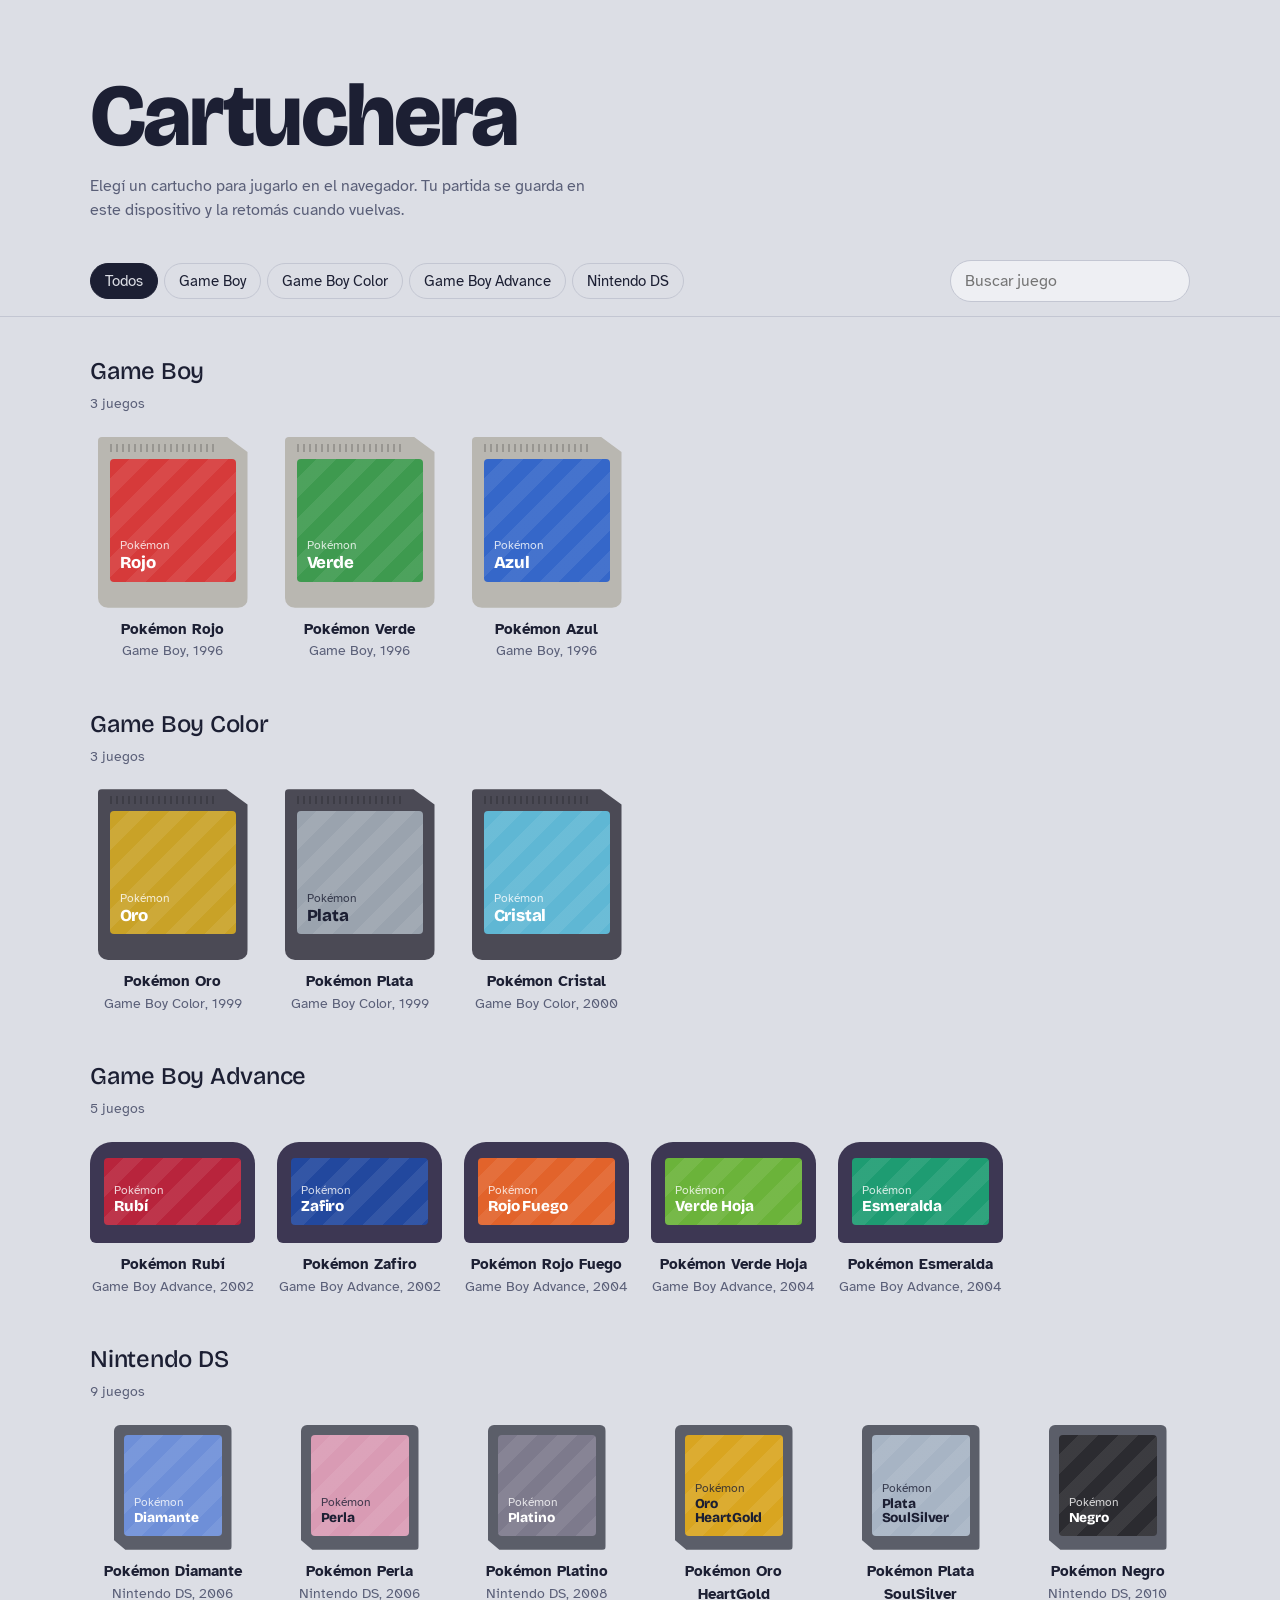
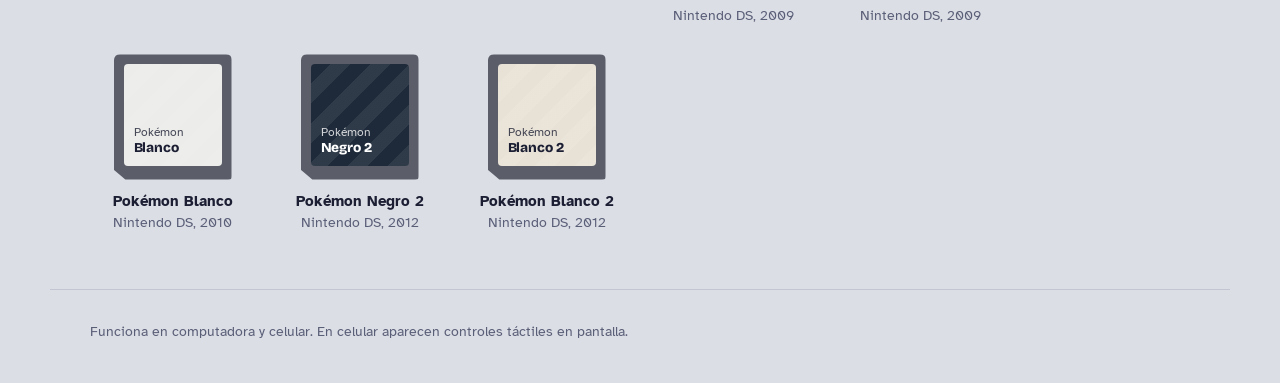
==== index.html @ 186ddaba "Add files via upload" ====
<!DOCTYPE html>
<html lang="es">
<head>
<meta charset="UTF-8">
<meta name="viewport" content="width=device-width, initial-scale=1, viewport-fit=cover">
<title>Cartuchera — Biblioteca de juegos</title>
<link rel="icon" href="data:image/svg+xml,<svg xmlns='http://www.w3.org/2000/svg' viewBox='0 0 100 100'><text y='.9em' font-size='90'>🎮</text></svg>">
<link rel="preconnect" href="https://fonts.googleapis.com">
<link rel="preconnect" href="https://fonts.gstatic.com" crossorigin>
<link href="https://fonts.googleapis.com/css2?family=Bricolage+Grotesque:opsz,wght@12..96,500;12..96,800&family=Atkinson+Hyperlegible:wght@400;700&display=swap" rel="stylesheet">
<style>
:root{
  --bg:#DCDEE5; --surface:#EEEFF3; --ink:#1C1F33; --muted:#5A5F78; --line:#C3C6D2; --accent:#4636C9;
  --display:"Bricolage Grotesque", "Arial Black", system-ui, sans-serif;
  --body:"Atkinson Hyperlegible", system-ui, -apple-system, "Segoe UI", sans-serif;
  color-scheme:light;
  box-sizing:border-box;
  padding-top:env(safe-area-inset-top,0px); padding-bottom:env(safe-area-inset-bottom,0px);
}
@media (prefers-color-scheme:dark){
  :root{ --bg:#14162A; --surface:#1D2038; --ink:#E7E8F2; --muted:#9A9EBB; --line:#2E3253; --accent:#A49BFF; color-scheme:dark; }
}
*,*::before,*::after{box-sizing:inherit}
html{scroll-padding-top:env(safe-area-inset-top,0px)}
body{margin:0;background:var(--bg);color:var(--ink);font-family:var(--body);font-size:1rem;line-height:1.5}
.wrap{max-width:1180px;margin:0 auto;padding:0 clamp(16px,4vw,40px)}

header.wrap{padding-top:clamp(32px,7vw,72px);padding-bottom:24px}
h1{font-family:var(--display);font-weight:800;font-size:clamp(2.6rem,9vw,5.5rem);line-height:1;letter-spacing:-.03em;margin:0 0 14px}
.lead{color:var(--muted);max-width:52ch;margin:0}

.controls-bar{position:sticky;top:env(safe-area-inset-top,0px);z-index:5;background:var(--bg);border-bottom:1px solid var(--line)}
.controls{padding-top:14px;padding-bottom:14px;display:flex;flex-wrap:wrap;gap:10px;align-items:center}
.chips{display:flex;gap:6px;flex-wrap:wrap}
.chip{font:inherit;font-size:.92rem;border:1.5px solid var(--line);background:transparent;color:var(--ink);padding:6px 14px;border-radius:999px;cursor:pointer}
.chip[aria-pressed="true"]{background:var(--ink);color:var(--bg);border-color:var(--ink)}
.search{margin-left:auto;font:inherit;padding:8px 14px;border-radius:999px;border:1.5px solid var(--line);background:var(--surface);color:var(--ink);min-width:0;flex:0 1 240px}
:focus-visible{outline:3px solid var(--accent);outline-offset:3px}

section{padding:36px 0 8px}
h2{font-family:var(--display);font-weight:500;font-size:1.5rem;margin:0 0 4px;letter-spacing:-.01em}
.sub{color:var(--muted);font-size:.9rem;margin:0 0 22px}
.grid{display:grid;grid-template-columns:repeat(auto-fill,minmax(150px,1fr));gap:28px 22px;align-items:start}

/* Cartuchos */
.cart{display:block;text-decoration:none;color:inherit;text-align:center}
.cart .shell{position:relative;margin:0 auto;background:var(--shell);padding:var(--pad);transition:transform .18s ease}
.cart:hover .shell,.cart:focus-visible .shell{transform:translateY(-6px) rotate(-1.5deg)}
.cart:focus-visible{outline:none}
.cart:focus-visible .shell{outline:3px solid var(--accent);outline-offset:4px}
.label{position:relative;height:100%;border-radius:4px;background:var(--c);color:var(--fg);display:flex;flex-direction:column;justify-content:flex-end;padding:10px;text-align:left;overflow:hidden;background-size:cover;background-position:center}
.label::before{content:"";position:absolute;inset:0;background:repeating-linear-gradient(135deg,transparent 0 14px,rgba(255,255,255,.08) 14px 28px)}
.label b{position:relative;font-family:var(--display);font-weight:800;font-size:1.05rem;line-height:1.05;letter-spacing:-.01em}
.label small{position:relative;opacity:.8;font-size:.75rem}
.label.has-cover::before{background:linear-gradient(transparent 45%,rgba(0,0,0,.6))}
.label.has-cover{color:#fff}
.meta{margin-top:10px;font-size:.88rem;color:var(--muted)}
.meta strong{display:block;color:var(--ink);font-weight:700;font-size:.95rem}

/* GB y GBC: cartucho alto con esquina recortada */
.gb .shell,.gbc .shell{--pad:22px 12px 26px;width:100%;max-width:150px;aspect-ratio:57/65;border-radius:4px 4px 10px 10px;clip-path:polygon(0 0,86% 0,100% 9%,100% 100%,0 100%)}
.gb .shell{--shell:#B9B7B1}
.gbc .shell{--shell:#4B4A55}
.gb .shell::before,.gbc .shell::before{content:"";position:absolute;left:12px;right:22%;top:7px;height:8px;background:repeating-linear-gradient(90deg,rgba(0,0,0,.18) 0 2px,transparent 2px 6px)}
/* GBA: cartucho ancho con lomo curvo */
.gba .shell{--shell:#3D3753;--pad:16px 14px 18px;width:100%;max-width:170px;aspect-ratio:57/35;border-radius:22px 22px 6px 6px}
/* DS: tarjeta chica */
.nds .shell{--shell:#5B5E69;--pad:10px 10px 14px;width:78%;max-width:118px;aspect-ratio:33/35;border-radius:6px 6px 4px 4px;clip-path:polygon(0 0,100% 0,100% 100%,10% 100%,0 92%)}
.gba .label b{font-size:.95rem}
.nds .label b{font-size:.85rem}

.empty{padding:60px 0;color:var(--muted)}
footer.wrap{padding-top:32px;padding-bottom:40px;color:var(--muted);font-size:.85rem;border-top:1px solid var(--line);margin-top:48px}
@media (prefers-reduced-motion:reduce){.cart .shell{transition:none}}
@media (max-width:520px){.grid{grid-template-columns:repeat(2,1fr);gap:24px 16px}.search{flex-basis:100%;margin-left:0}}
</style>
</head>
<body>
<header class="wrap">
  <h1>Cartuchera</h1>
  <p class="lead">Elegí un cartucho para jugarlo en el navegador. Tu partida se guarda en este dispositivo y la retomás cuando vuelvas.</p>
</header>

<div class="controls-bar"><div class="controls wrap" role="search">
  <div class="chips" id="chips"></div>
  <input class="search" id="q" type="search" placeholder="Buscar juego" aria-label="Buscar juego">
</div></div>

<main class="wrap" id="lib"></main>

<footer class="wrap">Funciona en computadora y celular. En celular aparecen controles táctiles en pantalla.</footer>

<script src="games.js"></script>
<script>
const lib = document.getElementById('lib');
const chips = document.getElementById('chips');
const q = document.getElementById('q');
let filter = 'all';

function textColor(hex){
  const n = parseInt(hex.slice(1),16), r=n>>16, g=n>>8&255, b=n&255;
  return (0.299*r+0.587*g+0.114*b) > 160 ? '#1C1F33' : '#FFFFFF';
}
function esc(s){return s.replace(/[&<>"']/g,c=>({'&':'&amp;','<':'&lt;','>':'&gt;','"':'&quot;',"'":'&#39;'}[c]))}

function renderChips(){
  const opts = [['all','Todos'], ...Object.entries(PLATFORMS).filter(([k])=>GAMES.some(g=>g.platform===k)).map(([k,p])=>[k,p.name])];
  chips.innerHTML = opts.map(([k,n])=>`<button class="chip" data-k="${k}" aria-pressed="${k===filter}">${n}</button>`).join('');
}
chips.addEventListener('click',e=>{
  const b = e.target.closest('.chip'); if(!b) return;
  filter = b.dataset.k; renderChips(); render();
});
q.addEventListener('input',render);

function card(g){
  const p = PLATFORMS[g.platform];
  const title = g.title.replace(/^Pokémon\s+/,'');
  const style = g.cover
    ? `--c:${g.color};--fg:#fff;background-image:url('${esc(g.cover)}')`
    : `--c:${g.color};--fg:${textColor(g.color)}`;
  return `<a class="cart ${g.platform}" href="play.html?id=${encodeURIComponent(g.id)}">
    <div class="shell"><div class="label ${g.cover?'has-cover':''}" style="${style}">
      <small>Pokémon</small><b>${esc(title)}</b></div></div>
    <div class="meta"><strong>${esc(g.title)}</strong>${p.name}, ${g.year}</div>
  </a>`;
}

function render(){
  const term = q.value.trim().toLowerCase().normalize('NFD').replace(/\p{Diacritic}/gu,'');
  const match = g => (filter==='all'||g.platform===filter) &&
    g.title.toLowerCase().normalize('NFD').replace(/\p{Diacritic}/gu,'').includes(term);
  let html = '';
  for (const [k,p] of Object.entries(PLATFORMS)){
    const list = GAMES.filter(g=>g.platform===k && match(g));
    if (!list.length) continue;
    html += `<section><h2>${p.name}</h2><p class="sub">${list.length} ${list.length===1?'juego':'juegos'}</p><div class="grid">${list.map(card).join('')}</div></section>`;
  }
  lib.innerHTML = html || `<p class="empty">No hay juegos que coincidan con “${esc(q.value)}”. Probá con otro nombre o elegí “Todos”.</p>`;
}
renderChips(); render();
</script>
</body>
</html>
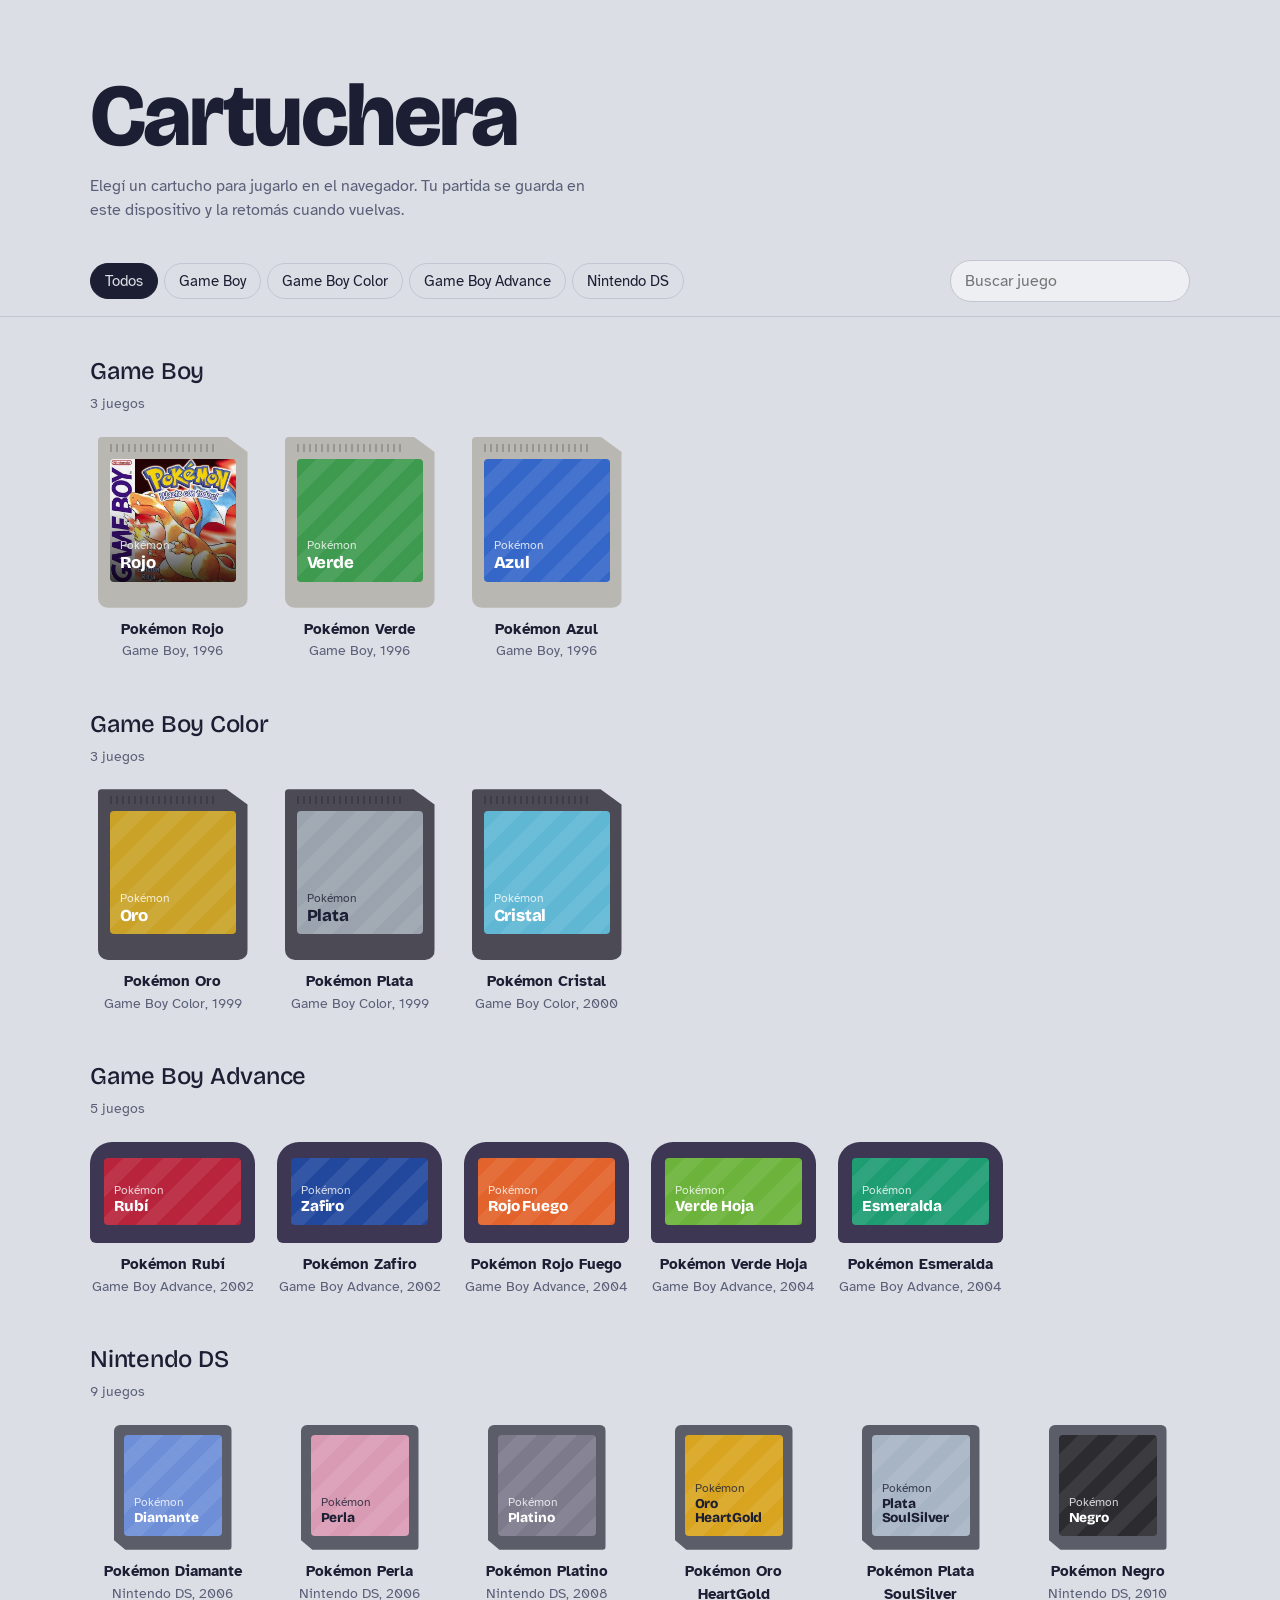
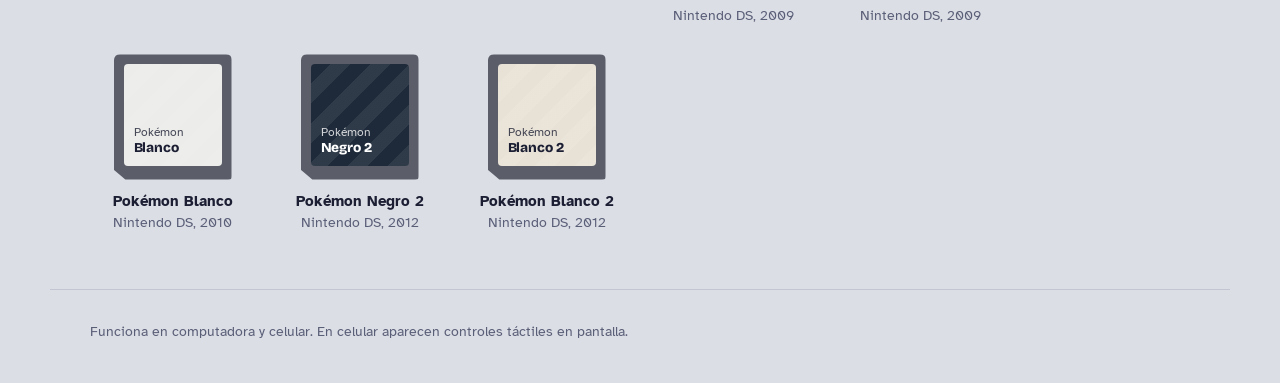
==== commit 73ce257c: "Add files via upload" ====
--- a/index.html
+++ b/index.html
@@ -52,7 +52,8 @@
 .label::before{content:"";position:absolute;inset:0;background:repeating-linear-gradient(135deg,transparent 0 14px,rgba(255,255,255,.08) 14px 28px)}
 .label b{position:relative;font-family:var(--display);font-weight:800;font-size:1.05rem;line-height:1.05;letter-spacing:-.01em}
 .label small{position:relative;opacity:.8;font-size:.75rem}
-.label.has-cover::before{background:linear-gradient(transparent 45%,rgba(0,0,0,.6))}
+.label.has-cover{background-color:#000}
+.label.has-cover::before{background:linear-gradient(transparent 40%,rgba(0,0,0,.75))}
 .label.has-cover{color:#fff}
 .meta{margin-top:10px;font-size:.88rem;color:var(--muted)}
 .meta strong{display:block;color:var(--ink);font-weight:700;font-size:.95rem}
@@ -101,35 +102,50 @@
   const n = parseInt(hex.slice(1),16), r=n>>16, g=n>>8&255, b=n&255;
   return (0.299*r+0.587*g+0.114*b) > 160 ? '#1C1F33' : '#FFFFFF';
 }
-function esc(s){return s.replace(/[&<>"']/g,c=>({'&':'&amp;','<':'&lt;','>':'&gt;','"':'&quot;',"'":'&#39;'}[c]))}
+function esc(s){return String(s).replace(/[&<>"']/g,c=>({'&':'&amp;','<':'&lt;','>':'&gt;','"':'&quot;',"'":'&#39;'}[c]))}
+const norm = s => s.toLowerCase().normalize('NFD').replace(/\p{Diacritic}/gu,'');
 
 function renderChips(){
   const opts = [['all','Todos'], ...Object.entries(PLATFORMS).filter(([k])=>GAMES.some(g=>g.platform===k)).map(([k,p])=>[k,p.name])];
   chips.innerHTML = opts.map(([k,n])=>`<button class="chip" data-k="${k}" aria-pressed="${k===filter}">${n}</button>`).join('');
 }
-chips.addEventListener('click',e=>{
-  const b = e.target.closest('.chip'); if(!b) return;
-  filter = b.dataset.k; renderChips(); render();
-});
-q.addEventListener('input',render);
 
 function card(g){
   const p = PLATFORMS[g.platform];
   const title = g.title.replace(/^Pokémon\s+/,'');
-  const style = g.cover
-    ? `--c:${g.color};--fg:#fff;background-image:url('${esc(g.cover)}')`
-    : `--c:${g.color};--fg:${textColor(g.color)}`;
   return `<a class="cart ${g.platform}" href="play.html?id=${encodeURIComponent(g.id)}">
-    <div class="shell"><div class="label ${g.cover?'has-cover':''}" style="${style}">
+    <div class="shell"><div class="label" data-id="${esc(g.id)}" style="--c:${g.color};--fg:${textColor(g.color)}">
       <small>Pokémon</small><b>${esc(title)}</b></div></div>
     <div class="meta"><strong>${esc(g.title)}</strong>${p.name}, ${g.year}</div>
   </a>`;
 }
 
+// Portadas: usa g.cover o busca sola covers/<id>.webp | .jpg | .png
+const coverCache = {};
+function findCover(g){
+  if (g.id in coverCache) return Promise.resolve(coverCache[g.id]);
+  const list = g.cover ? [g.cover] : ['webp','jpg','png'].map(e=>`covers/${g.id}.${e}`);
+  return new Promise(res=>{
+    const tryNext = i => {
+      if (i>=list.length) return res(coverCache[g.id]=null);
+      const im = new Image();
+      im.onload = () => res(coverCache[g.id]=list[i]);
+      im.onerror = () => tryNext(i+1);
+      im.src = list[i];
+    };
+    tryNext(0);
+  });
+}
+function applyCovers(){
+  lib.querySelectorAll('.label[data-id]').forEach(el=>{
+    const g = GAMES.find(x=>x.id===el.dataset.id);
+    findCover(g).then(url=>{ if (url){ el.style.backgroundImage=`url("${url}")`; el.classList.add('has-cover'); } });
+  });
+}
+
 function render(){
-  const term = q.value.trim().toLowerCase().normalize('NFD').replace(/\p{Diacritic}/gu,'');
-  const match = g => (filter==='all'||g.platform===filter) &&
-    g.title.toLowerCase().normalize('NFD').replace(/\p{Diacritic}/gu,'').includes(term);
+  const term = norm(q.value.trim());
+  const match = g => (filter==='all'||g.platform===filter) && norm(g.title).includes(term);
   let html = '';
   for (const [k,p] of Object.entries(PLATFORMS)){
     const list = GAMES.filter(g=>g.platform===k && match(g));
@@ -137,7 +153,14 @@
     html += `<section><h2>${p.name}</h2><p class="sub">${list.length} ${list.length===1?'juego':'juegos'}</p><div class="grid">${list.map(card).join('')}</div></section>`;
   }
   lib.innerHTML = html || `<p class="empty">No hay juegos que coincidan con “${esc(q.value)}”. Probá con otro nombre o elegí “Todos”.</p>`;
+  applyCovers();
 }
+
+chips.addEventListener('click',e=>{
+  const b = e.target.closest('.chip'); if (!b) return;
+  filter = b.dataset.k; renderChips(); render();
+});
+q.addEventListener('input', render);
 renderChips(); render();
 </script>
 </body>
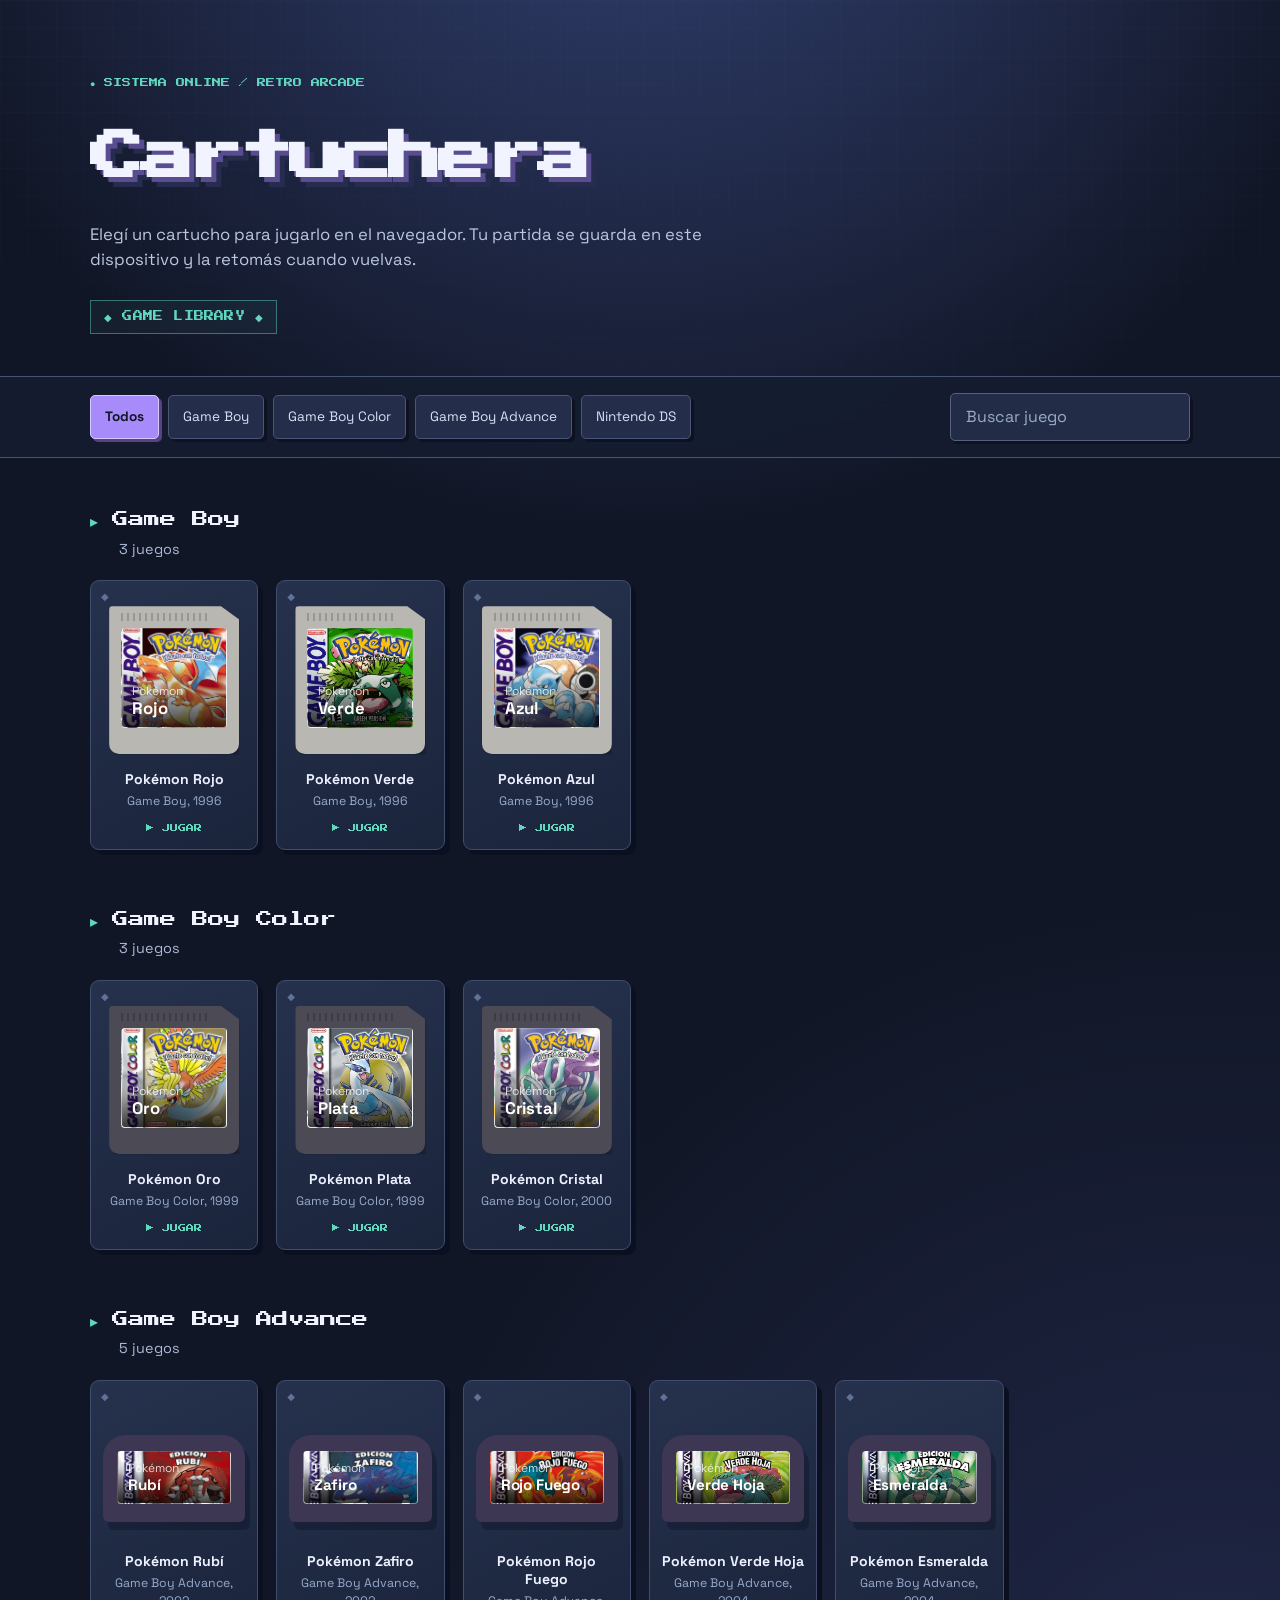
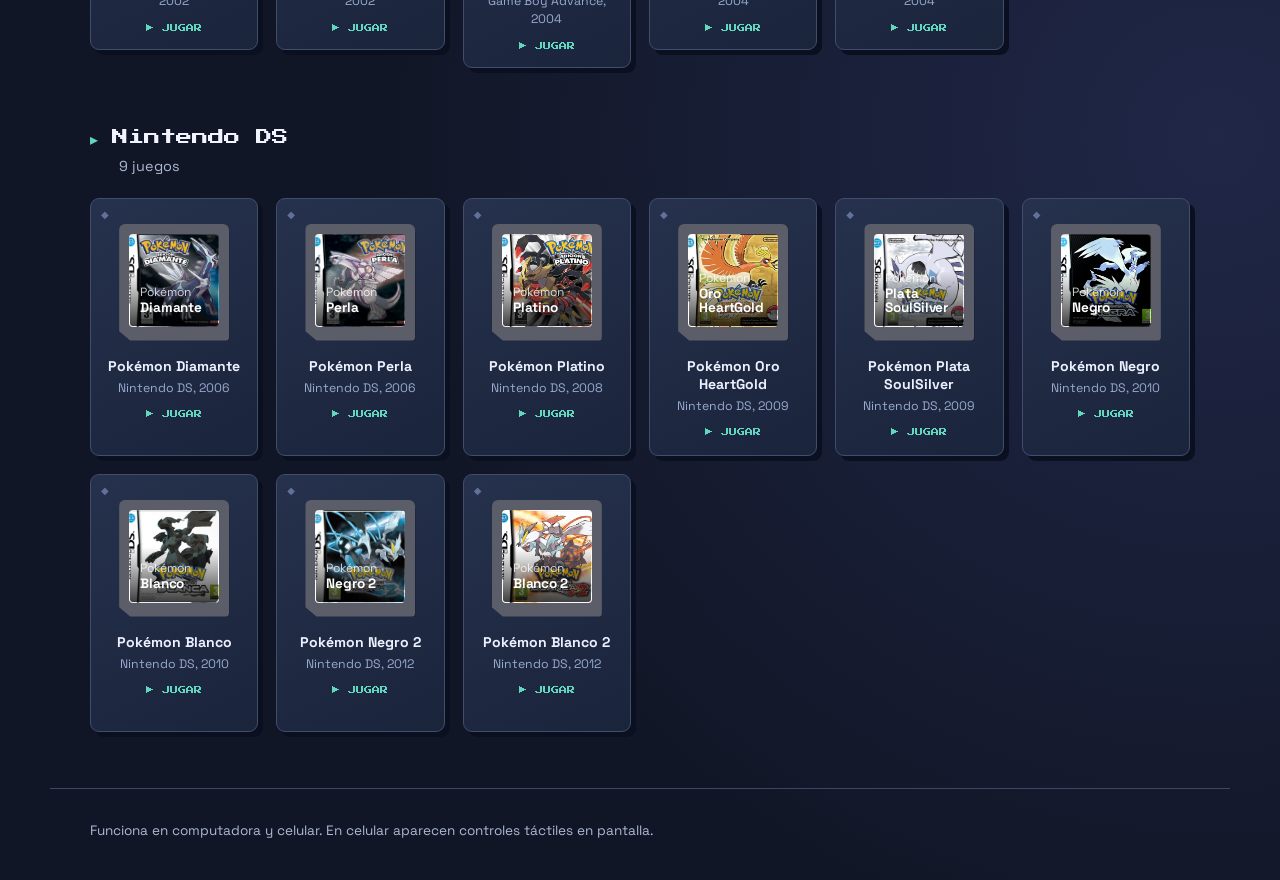
==== commit ae53db59: "Add files via upload" ====
--- a/index.html
+++ b/index.html
@@ -75,6 +75,7 @@
 @media (prefers-reduced-motion:reduce){.cart .shell{transition:none}}
 @media (max-width:520px){.grid{grid-template-columns:repeat(2,1fr);gap:24px 16px}.search{flex-basis:100%;margin-left:0}}
 </style>
+<link rel="stylesheet" href="neo-retro.css">
 </head>
 <body>
 <header class="wrap">
--- a/neo-retro.css
+++ b/neo-retro.css
@@ -0,0 +1,109 @@
+/* CARTUCHERA — NEO RETRO 2026. Capa visual; sin cambios de lógica. */
+@import url('https://fonts.googleapis.com/css2?family=Press+Start+2P&family=Space+Grotesk:wght@400;500;600;700&display=swap');
+:root{--bg:#111626;--surface:#1e2740;--surface2:#2a3553;--ink:#f1f4ff;--muted:#adb9d4;--line:#3b4765;--accent:#a78bfa;--ok:#61d7c0;--warn:#f8c96c;--bad:#ff7f91;--display:'Space Grotesk',system-ui,sans-serif;--body:'Space Grotesk',system-ui,sans-serif;color-scheme:dark}
+body{background:radial-gradient(ellipse 80% 42% at 50% -10%,#354478 0,transparent 75%),radial-gradient(circle at 95% 70%,#202747 0,transparent 40%),#111626;color:var(--ink)}
+body::before{content:'';position:fixed;inset:0;pointer-events:none;opacity:.16;background-image:linear-gradient(#8090b533 1px,transparent 1px),linear-gradient(90deg,#8090b533 1px,transparent 1px);background-size:28px 28px;mask-image:linear-gradient(#000,transparent 85%);z-index:0}
+body>*{position:relative}
+::selection{background:#a78bfa;color:#111626}
+:focus-visible{outline:3px solid var(--ok)!important;outline-offset:3px}
+/* BIBLIOTECA */
+header.wrap{padding-top:clamp(35px,7vw,78px);padding-bottom:42px;position:relative}
+header.wrap::after{content:'◆  GAME LIBRARY  ◆';display:inline-flex;margin-top:27px;color:var(--ok);border:1px solid #61d7c075;padding:10px 13px;background:#61d7c00d;font:10px 'Press Start 2P',monospace;letter-spacing:.02em}
+header.wrap h1{font-family:'Press Start 2P',monospace!important;font-size:clamp(1.65rem,4.2vw,3.8rem)!important;letter-spacing:-.08em!important;line-height:1.55!important;text-shadow:5px 5px 0 #594c91,10px 10px 0 #252c4e;margin-bottom:24px!important}
+header.wrap h1::before{content:'●  SISTEMA ONLINE  /  RETRO ARCADE';font:9px 'Press Start 2P',monospace;letter-spacing:0;display:block;color:var(--ok);text-shadow:none;margin-bottom:26px}
+.lead{font-size:1.04rem;color:#bbc7e0;max-width:60ch}
+.controls-bar{background:#151c30ed;backdrop-filter:blur(18px);border-block:1px solid #475472}
+.controls{padding-block:16px;gap:14px}
+.chips{gap:9px}
+.chip{background:#242e4b;color:#d8dff4;border:1px solid #485678;border-radius:5px;padding:11px 14px;font-size:.85rem;box-shadow:3px 3px 0 #0d1120;transition:transform .15s,background .15s}
+.chip:hover{transform:translateY(-2px);background:#344266}
+.chip[aria-pressed=true]{background:var(--accent);color:#131628;border-color:#d7c9ff;box-shadow:3px 3px 0 #564382;font-weight:700}
+.search{background:#222c47;color:var(--ink);border:1px solid #55617f;border-radius:5px;box-shadow:3px 3px 0 #0d1120;padding:11px 15px}
+.search::placeholder{color:#9aabc8}
+section{padding-top:47px}
+section h2{font-family:'Press Start 2P',monospace;font-size:clamp(.75rem,1.6vw,1.02rem);line-height:1.8;letter-spacing:0}
+section h2::before{content:'▸';color:var(--ok);margin-right:14px}
+.sub{margin:0 0 20px 29px}
+.grid{grid-template-columns:repeat(auto-fill,minmax(166px,1fr));gap:18px}
+.cart{position:relative;text-align:center;background:linear-gradient(155deg,#26314d,#1a243b);border:1px solid #404d6c;border-radius:9px;padding:25px 12px 17px;min-height:258px;box-shadow:5px 5px 0 #0b1020;transition:transform .18s,border-color .18s,background .18s}
+.cart::before{content:'◆';position:absolute;top:8px;left:10px;color:#607298;font-size:10px}
+.cart::after{content:'▶ JUGAR';display:block;margin:13px auto 0;font:8px 'Press Start 2P',monospace;color:var(--ok);letter-spacing:0}
+.cart:hover,.cart:focus-visible{transform:translateY(-5px);border-color:var(--accent);background:linear-gradient(155deg,#334166,#212947)}
+.cart:hover .shell{transform:translateY(-4px) rotate(-2deg)}
+.cart .shell{filter:drop-shadow(5px 8px 0 #0b10205e);transition:transform .18s}
+.cart .label{border:1px solid #ffffff28}
+.cart .label b{font-weight:700}
+.meta{margin-top:16px;font-size:.77rem;color:#98aacd}
+.meta strong{color:#ecf0ff;font-size:.88rem;line-height:1.28;margin-bottom:4px}
+.gb .shell,.gbc .shell{max-width:130px}.gba .shell{max-width:150px;margin-top:29px;margin-bottom:30px}.nds .shell{max-width:110px}
+footer.wrap{border-top:1px solid var(--line)}
+/* JUGADOR */
+body:has(.layout){background:radial-gradient(ellipse at 50% -30%,#303e70 0,transparent 65%),#111626}
+.bar{background:#1a2339;border-bottom:2px solid #414e71;padding-block:12px}
+.bar .back{background:#283452;color:#dce4ff;border-radius:5px;border:1px solid #596789;box-shadow:3px 3px 0 #101729;padding:9px 13px}
+.bar .back::before{content:'◀ ';color:var(--ok)}
+.bar .title h1{font-size:clamp(1rem,1.9vw,1.3rem);letter-spacing:-.02em}
+.bar .title p{color:#b3c1da}
+.layout{gap:17px;padding-block:18px}
+.opts,.team{scrollbar-color:#596589 #1b2338;scrollbar-width:thin}
+.opts{background:linear-gradient(#202b46,#1a233b);border:1px solid #414e70;border-radius:8px;padding:18px 14px;gap:22px;box-shadow:5px 5px 0 #0c1223}
+.group{gap:11px}
+.group h2,.team h2{font:9px/1.8 'Press Start 2P',monospace;color:var(--ok);text-transform:uppercase}
+.group h2::before,.team h2::before{content:'◆ ';color:#b698ff}
+.hint,.team-note{color:#a9b8d2}
+.btn{border-radius:5px;background:#2a3755;border:1px solid #526180;box-shadow:3px 3px 0 #101729;transition:background .15s,transform .15s,border-color .15s}
+.btn:hover:not(:disabled){background:#394a70;border-color:#bea7fa;transform:translateY(-2px)}
+.btn:active:not(:disabled){transform:translateY(1px);box-shadow:1px 1px 0 #101729}
+.btn.primary{background:var(--accent);border-color:#d7c9ff;color:#121629;box-shadow:3px 3px 0 #615094}
+.btn[aria-pressed=true]{background:var(--ok);color:#122b35;border-color:#a6f5e7}
+.vol,.slot{background:#283451;border:1px solid #445371;border-radius:5px}
+.slot{padding:9px}
+.stage{border:2px solid #556383;border-radius:12px;background:radial-gradient(ellipse,#222d47,#11182b 72%);box-shadow:0 0 0 6px #1c263c,inset 0 0 50px #070c1a,7px 7px 0 #0a1020;padding:12px}
+#game-wrap{border:5px solid #0a1020;border-radius:5px;box-shadow:0 0 0 2px #59688d,0 16px 42px #0008}
+.team{background:linear-gradient(#222d49,#1a243c);border:1px solid #455473;border-radius:8px;box-shadow:5px 5px 0 #0c1223;padding:17px 12px}
+.mon{background:#2a3755;border:1px solid #445777;border-radius:6px}
+.mon img,.t-mon img{image-rendering:pixelated;filter:drop-shadow(2px 3px 0 #10182d66)}
+.hp{height:7px;border-radius:1px;background:#121c30;border:1px solid #4b5872}.hp i{border-radius:0}
+.tabs{background:#202c47;border:1px solid #48587b;border-radius:6px}
+.tabs button{border-radius:4px}.tabs button[aria-selected=true]{background:var(--accent);color:#121629}
+dialog{background:#202b46;color:var(--ink);border:2px solid #69789b;border-radius:9px;box-shadow:9px 9px 0 #0b1020}
+dialog::backdrop{background:#080e20d9;backdrop-filter:blur(4px)}
+.d-head{background:#263451;border-bottom:1px solid #475673}.d-head h2,#trade-body h2{color:#eee9ff}
+.set-group,.t-mon{background:#25314d;border-color:#4a5b79;border-radius:6px}.t-mon.sel,.t-pick input:checked+.t-mon{border-color:var(--ok)}
+.t-code{font-family:'Press Start 2P',monospace;font-size:clamp(1.3rem,4vw,2.4rem);color:var(--ok)}
+.t-join input,.set-row select{border-radius:4px;background:#151e33;border-color:#536281}
+.status{border-radius:5px;background:#2b3959;border-color:#8191b5;color:#fff}
+@media(max-width:999px){.opts{padding:12px}.stage{padding:6px;box-shadow:none}.team{box-shadow:none}.layout{gap:12px}.tabs{margin-block:3px}}
+@media(max-width:520px){header.wrap h1{font-size:1.6rem!important}.grid{grid-template-columns:repeat(2,minmax(0,1fr));gap:11px}.cart{padding:20px 8px 12px;min-height:236px}.cart .shell{max-width:120px}.gba .shell{max-width:135px}.cart::after{font-size:7px}.chip{font-size:.78rem;padding:9px}.controls{gap:11px}.search{flex-basis:100%}.bar .back{padding:7px;font-size:.82rem}}
+@media(prefers-reduced-motion:reduce){*,*::before,*::after{transition:none!important;animation:none!important}}
+
+/* Adaptacion Neo-Retro al nuevo modo de pantalla dinamica del emulador. */
+@media(min-width:1000px){
+  .layout.bottom{gap:15px 22px}
+  .layout.bottom .opts{padding:12px 16px;gap:14px 25px;align-items:center;box-shadow:4px 4px 0 #0c1223;min-width:0;max-height: min(34vh,310px);overflow:auto}
+  .layout.bottom .group{min-width:0}
+  .layout.bottom .group[data-panel="juego"]{grid-template-columns:minmax(0,1fr) 230px;gap:8px 12px}
+  .layout.bottom .tools{grid-template-columns:repeat(4,minmax(65px,1fr));gap:6px}
+  .layout.bottom .tool{padding:8px 5px;font-size:.74rem}
+  .layout.bottom .slots{grid-template-columns:repeat(3,minmax(110px,1fr));gap:7px}
+  .layout.bottom .stack{width:220px}
+  .layout.bottom .stage{min-height:150px}
+}
+@media(min-width:1000px) and (max-width:1370px){
+  .layout.bottom .opts{gap:12px 18px}
+  .layout.bottom .group[data-panel="juego"]{grid-template-columns:minmax(0,1fr) 190px}
+  .layout.bottom .tools{grid-template-columns:repeat(4,minmax(55px,1fr))}
+  .layout.bottom .slots{grid-template-columns:repeat(3,minmax(95px,1fr))}
+}
+/* Pantalla completa: conservar el lienzo del emulador sin su marco exterior. */
+#game-wrap:fullscreen{border:0;box-shadow:none;border-radius:0}
+/* Pagina de herramientas: misma identidad sin afectar su logica. */
+body:has(.drop) main{position:relative}
+body:has(.drop) main>h1{font-family:'Press Start 2P',monospace;font-size:clamp(1.3rem,3vw,2.15rem);line-height:1.5;text-shadow:4px 4px 0 #554886}
+body:has(.drop) .drop{background:#25314e;border:2px dashed #a78bfa;border-radius:5px;box-shadow:5px 5px 0 #0c1223}
+body:has(.drop) .drop:hover,body:has(.drop) .drop.over{background:#303d61;border-color:var(--ok)}
+body:has(.drop) pre{background:#1a2338;border:1px solid #4a5776;border-radius:4px;color:#cdeee8}
+body:has(.drop) .parts a{font-size:.8rem}
+body:has(.drop) h2{font:10px/1.9 'Press Start 2P',monospace;color:var(--ok)}
+body:has(.drop) input,body:has(.drop) select{border-radius:4px!important;background:#222d48!important;border-color:#536483!important;color:var(--ink)!important}
+@media(max-width:999px){.layout.bottom .opts{max-height:none}}
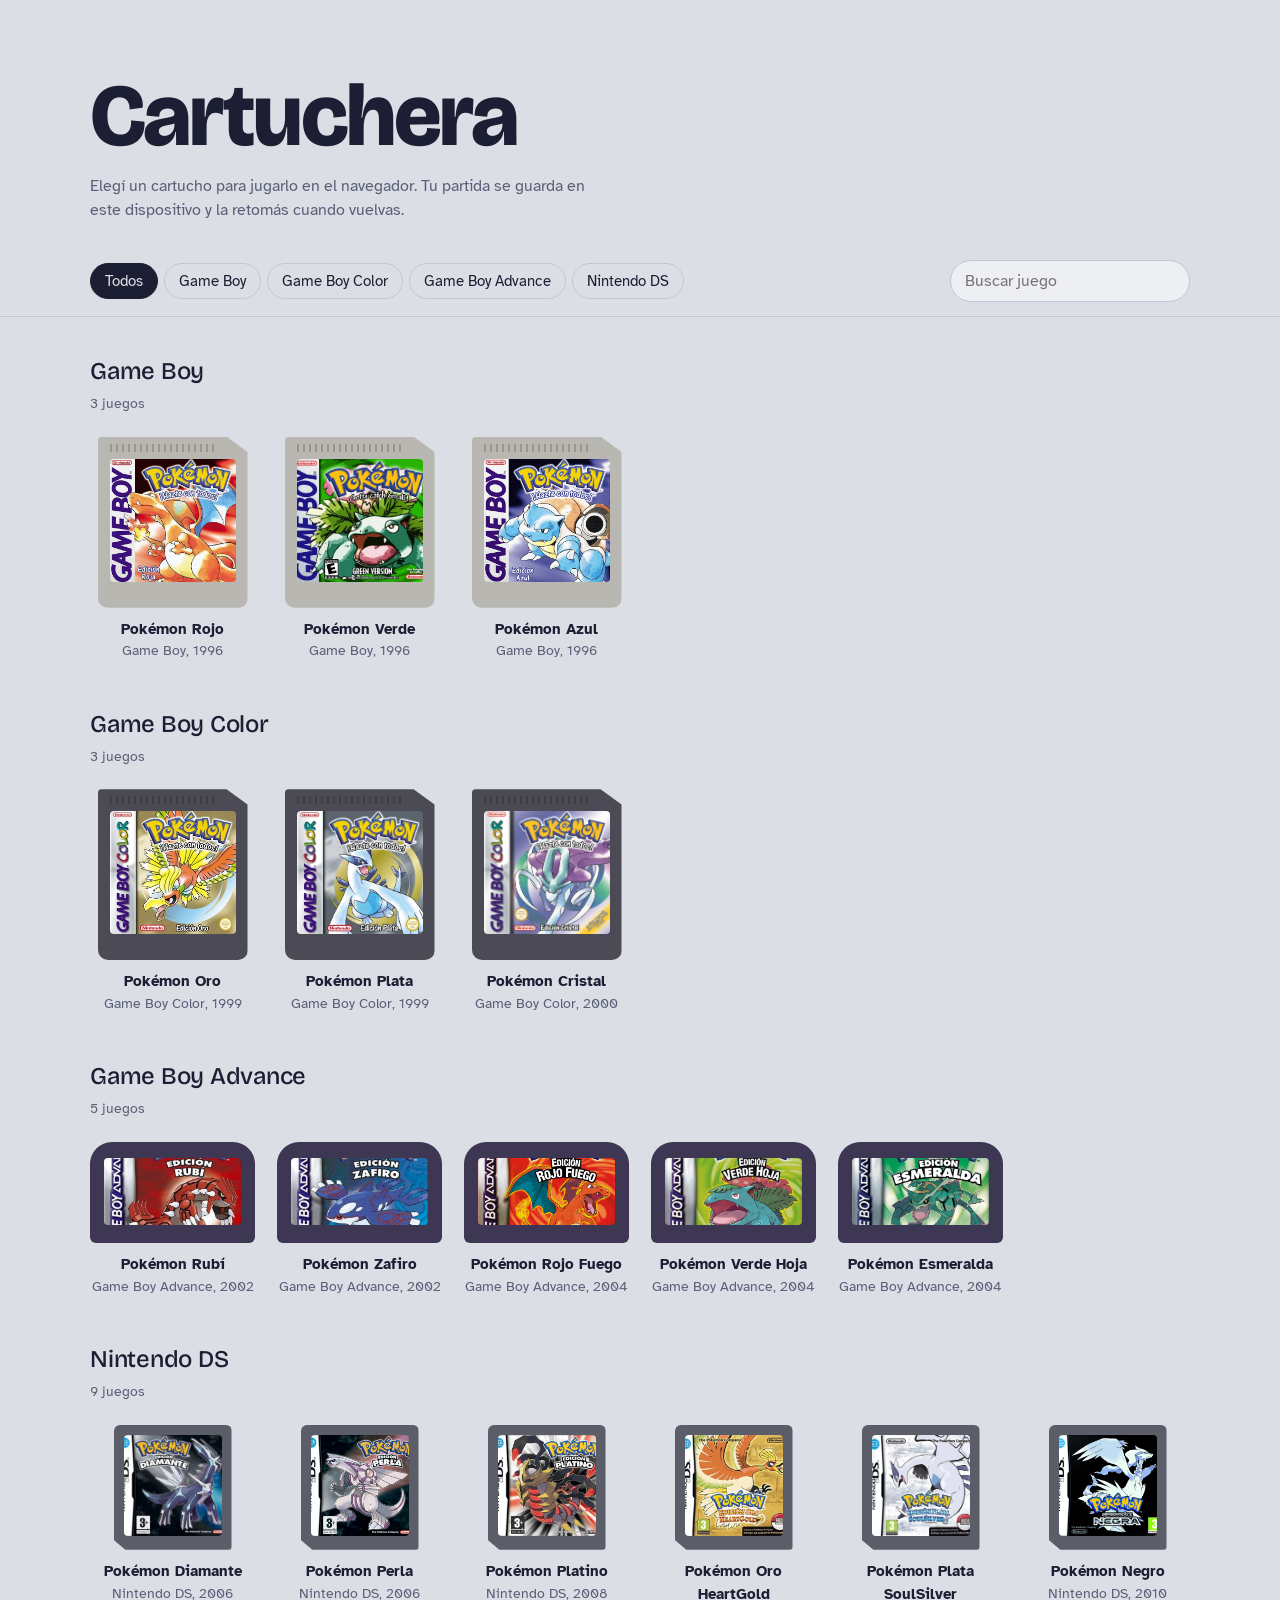
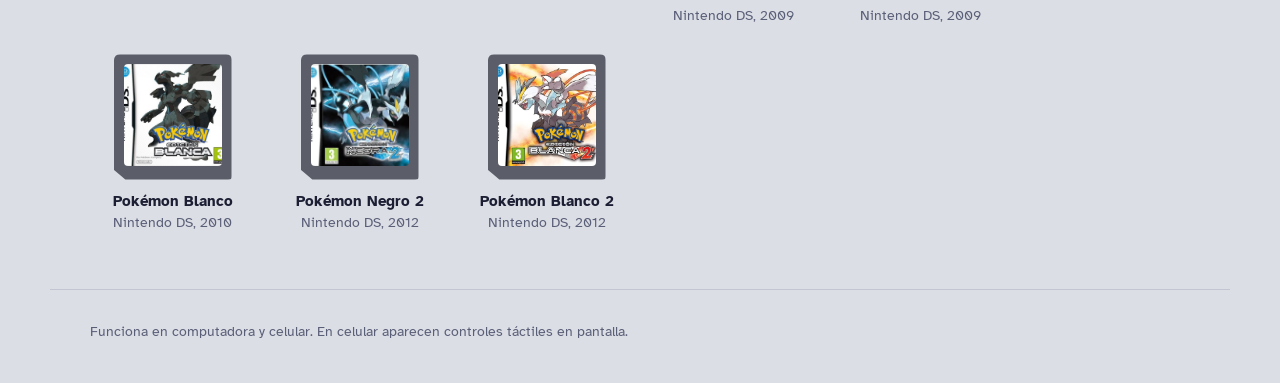
==== commit 452ae128: "Add files via upload" ====
--- a/index.html
+++ b/index.html
@@ -53,8 +53,8 @@
 .label b{position:relative;font-family:var(--display);font-weight:800;font-size:1.05rem;line-height:1.05;letter-spacing:-.01em}
 .label small{position:relative;opacity:.8;font-size:.75rem}
 .label.has-cover{background-color:#000}
-.label.has-cover::before{background:linear-gradient(transparent 40%,rgba(0,0,0,.75))}
-.label.has-cover{color:#fff}
+/* Con portada se ve solo la imagen: el nombre ya está debajo del cartucho */
+.label.has-cover::before,.label.has-cover small,.label.has-cover b{display:none}
 .meta{margin-top:10px;font-size:.88rem;color:var(--muted)}
 .meta strong{display:block;color:var(--ink);font-weight:700;font-size:.95rem}
 
@@ -75,7 +75,6 @@
 @media (prefers-reduced-motion:reduce){.cart .shell{transition:none}}
 @media (max-width:520px){.grid{grid-template-columns:repeat(2,1fr);gap:24px 16px}.search{flex-basis:100%;margin-left:0}}
 </style>
-<link rel="stylesheet" href="neo-retro.css">
 </head>
 <body>
 <header class="wrap">
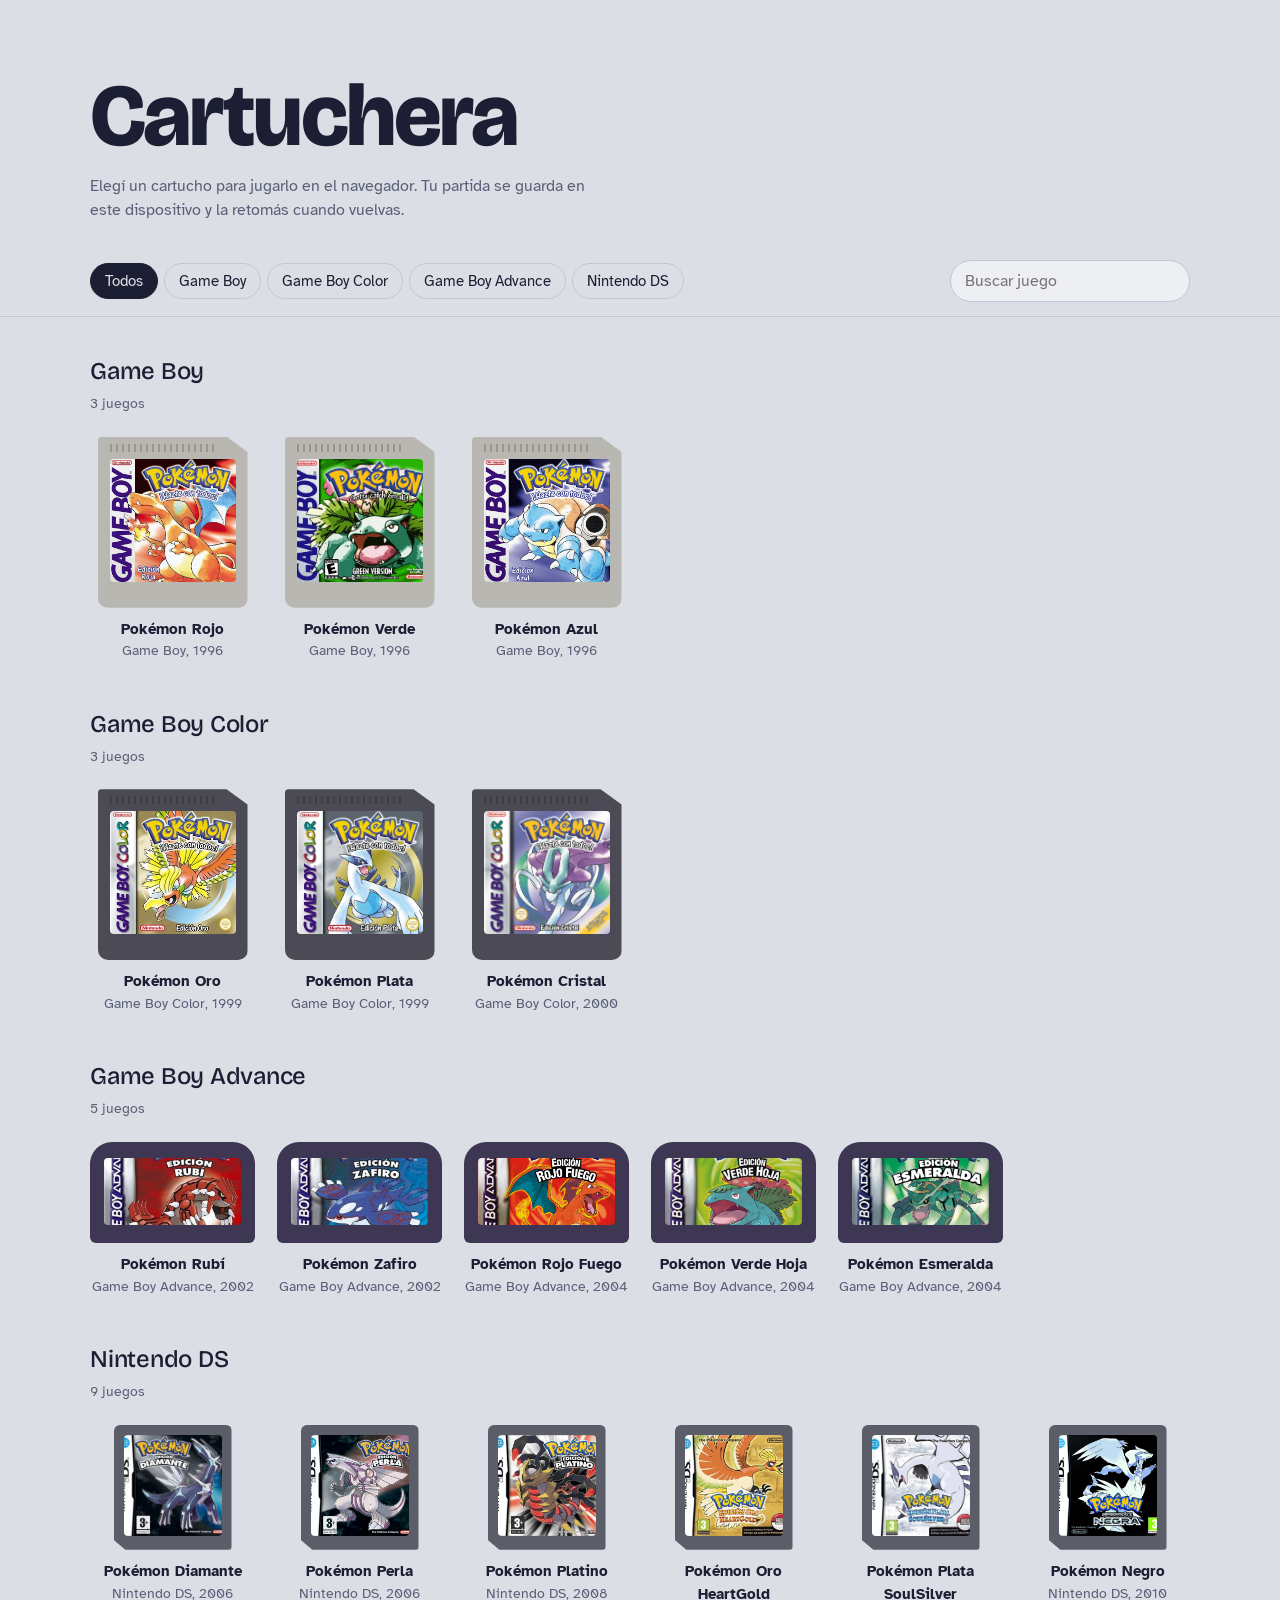
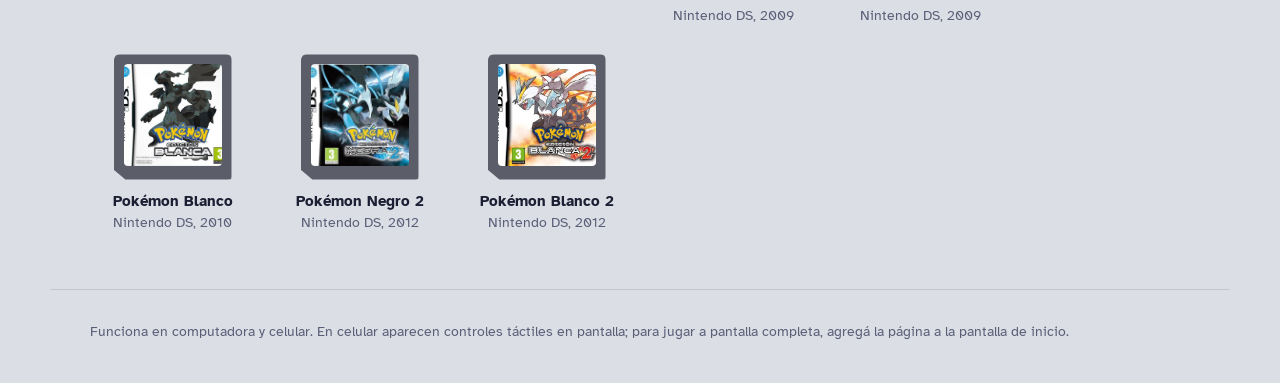
==== commit fb812ca2: "Add files via upload" ====
--- a/index.html
+++ b/index.html
@@ -5,6 +5,13 @@
 <meta name="viewport" content="width=device-width, initial-scale=1, viewport-fit=cover">
 <title>Cartuchera — Biblioteca de juegos</title>
 <link rel="icon" href="data:image/svg+xml,<svg xmlns='http://www.w3.org/2000/svg' viewBox='0 0 100 100'><text y='.9em' font-size='90'>🎮</text></svg>">
+<meta name="theme-color" media="(prefers-color-scheme: light)" content="#DCDEE5">
+<meta name="theme-color" media="(prefers-color-scheme: dark)" content="#14162A">
+<meta name="mobile-web-app-capable" content="yes">
+<meta name="apple-mobile-web-app-capable" content="yes">
+<meta name="apple-mobile-web-app-title" content="Cartuchera">
+<link rel="manifest" href="manifest.webmanifest">
+<link rel="apple-touch-icon" href="icons/icon-192.png">
 <link rel="preconnect" href="https://fonts.googleapis.com">
 <link rel="preconnect" href="https://fonts.gstatic.com" crossorigin>
 <link href="https://fonts.googleapis.com/css2?family=Bricolage+Grotesque:opsz,wght@12..96,500;12..96,800&family=Atkinson+Hyperlegible:wght@400;700&display=swap" rel="stylesheet">
@@ -45,7 +52,10 @@
 /* Cartuchos */
 .cart{display:block;text-decoration:none;color:inherit;text-align:center}
 .cart .shell{position:relative;margin:0 auto;background:var(--shell);padding:var(--pad);transition:transform .18s ease}
-.cart:hover .shell,.cart:focus-visible .shell{transform:translateY(-6px) rotate(-1.5deg)}
+@media (hover:hover){.cart:hover .shell{transform:translateY(-6px) rotate(-1.5deg)}}
+.cart:focus-visible .shell{transform:translateY(-6px) rotate(-1.5deg)}
+.cart{-webkit-tap-highlight-color:transparent}
+.cart:active .shell{transform:scale(.96)}
 .cart:focus-visible{outline:none}
 .cart:focus-visible .shell{outline:3px solid var(--accent);outline-offset:4px}
 .label{position:relative;height:100%;border-radius:4px;background:var(--c);color:var(--fg);display:flex;flex-direction:column;justify-content:flex-end;padding:10px;text-align:left;overflow:hidden;background-size:cover;background-position:center}
@@ -73,7 +83,8 @@
 .empty{padding:60px 0;color:var(--muted)}
 footer.wrap{padding-top:32px;padding-bottom:40px;color:var(--muted);font-size:.85rem;border-top:1px solid var(--line);margin-top:48px}
 @media (prefers-reduced-motion:reduce){.cart .shell{transition:none}}
-@media (max-width:520px){.grid{grid-template-columns:repeat(2,1fr);gap:24px 16px}.search{flex-basis:100%;margin-left:0}}
+@media (max-width:520px){.grid{grid-template-columns:repeat(2,1fr);gap:24px 16px}.search{flex-basis:100%;margin-left:0}
+  .chips{flex-wrap:nowrap;overflow-x:auto;scrollbar-width:none;margin:0 calc(-1 * clamp(16px,4vw,40px));padding:0 clamp(16px,4vw,40px)}.chips::-webkit-scrollbar{display:none}.chip{flex:none}}
 </style>
 </head>
 <body>
@@ -89,7 +100,7 @@
 
 <main class="wrap" id="lib"></main>
 
-<footer class="wrap">Funciona en computadora y celular. En celular aparecen controles táctiles en pantalla.</footer>
+<footer class="wrap">Funciona en computadora y celular. En celular aparecen controles táctiles en pantalla; para jugar a pantalla completa, agregá la página a la pantalla de inicio.</footer>
 
 <script src="games.js"></script>
 <script>
